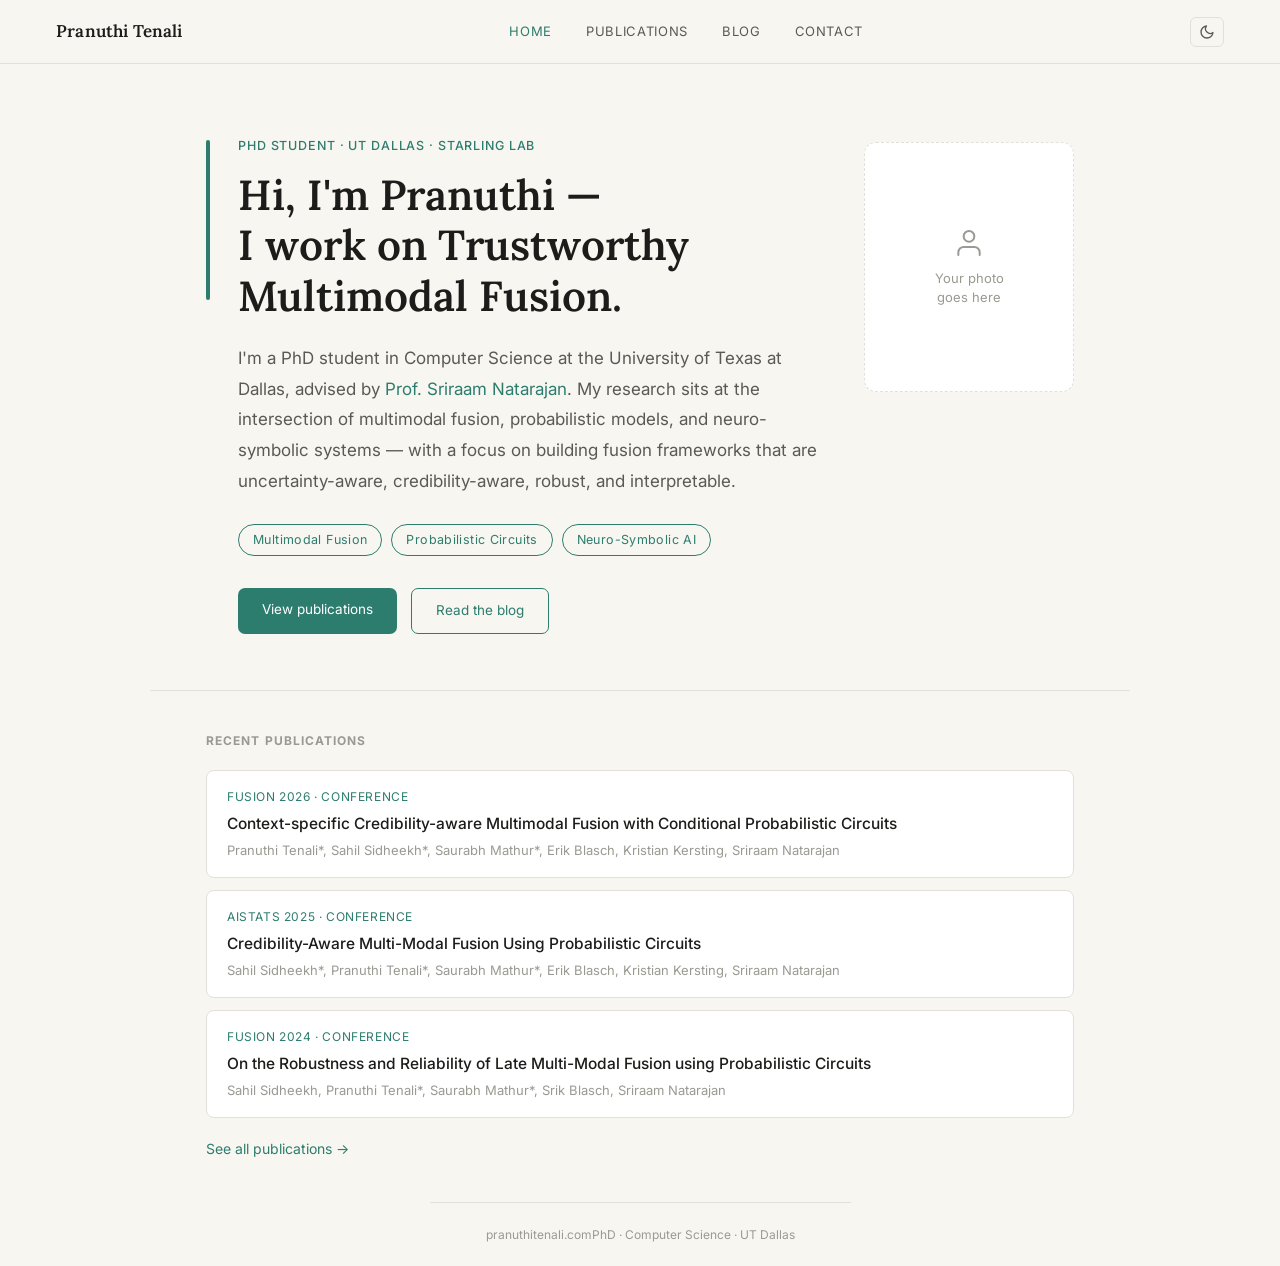
==== index.html @ ff89d173 "Pushing local code" ====
<!DOCTYPE html>
<html lang="en">
<head>
  <meta charset="UTF-8" />
  <meta name="viewport" content="width=device-width, initial-scale=1.0" />
  <title>Pranuthi Tenali</title>
  <link rel="stylesheet" href="css/style.css" />
  <link rel="stylesheet" href="css/animations.css" />
  <link rel="preconnect" href="https://fonts.googleapis.com" />
  <link rel="preconnect" href="https://fonts.gstatic.com" crossorigin />
  <link href="https://fonts.googleapis.com/css2?family=Lora:wght@400;600&family=Inter:wght@400;500&display=swap" rel="stylesheet" />
</head>
<body>

  <header class="nav">
    <a href="index.html" class="nav-logo">Pranuthi Tenali</a>
    <nav class="nav-links" aria-label="Main navigation">
      <a href="index.html" class="nav-link active">Home</a>
      <a href="publications.html" class="nav-link">Publications</a>
      <a href="blog.html" class="nav-link">Blog</a>
      <a href="contact.html" class="nav-link">Contact</a>
    </nav>
    <button class="theme-toggle" id="theme-toggle" aria-label="Toggle dark mode">
      <svg xmlns="http://www.w3.org/2000/svg" width="16" height="16" viewBox="0 0 24 24" fill="none" stroke="currentColor" stroke-width="2" stroke-linecap="round" stroke-linejoin="round" aria-hidden="true"><path d="M21 12.79A9 9 0 1 1 11.21 3 7 7 0 0 0 21 12.79z"/></svg>
    </button>
  </header>

  <main>
    <section class="hero">
      <div class="hero-rule" aria-hidden="true"></div>
      <div class="hero-text">
        <p class="role-tag">PhD Student · UT Dallas · StARLinG Lab</p>
        <h1 class="hero-name">Hi, I'm Pranuthi —<br>I work on Trustworthy Multimodal Fusion.</h1>
        <p class="hero-bio">
          I'm a PhD student in Computer Science at the University of Texas at Dallas, advised by
          <a href="https://personal.utdallas.edu/~sriraam.natarajan/" target="_blank" rel="noopener" class="text-link">Prof. Sriraam Natarajan</a>.
          My research sits at the intersection of multimodal fusion, probabilistic models, and neuro-symbolic systems —
          with a focus on building fusion frameworks that are uncertainty-aware, credibility-aware, robust, and interpretable.
        </p>
        <ul class="hero-tags" aria-label="Research areas">
          <li class="tag">Multimodal Fusion</li>
          <li class="tag">Probabilistic Circuits</li>
          <li class="tag">Neuro-Symbolic AI</li>
        </ul>
        <div class="cta-row">
          <a href="publications.html" class="btn btn-fill">View publications</a>
          <a href="blog.html" class="btn btn-out">Read the blog</a>
        </div>
      </div>
      <div class="headshot-wrap">
        <img
          src="assets/images/headshot.jpg"
          alt="Pranuthi Tenali"
          class="headshot"
          onerror="this.style.display='none'; this.nextElementSibling.style.display='flex';"
        />
        <div class="headshot-placeholder" aria-hidden="true">
          <svg xmlns="http://www.w3.org/2000/svg" width="32" height="32" viewBox="0 0 24 24" fill="none" stroke="currentColor" stroke-width="1.5" stroke-linecap="round" stroke-linejoin="round"><path d="M20 21v-2a4 4 0 0 0-4-4H8a4 4 0 0 0-4 4v2"/><circle cx="12" cy="7" r="4"/></svg>
          <span>Your photo<br>goes here</span>
        </div>
      </div>
    </section>

    <section class="section">
      <h2 class="sec-label">Recent publications</h2>
      <ul class="pub-list">
        <li class="pub">
          <p class="pub-venue">FUSION 2026 · Conference</p>
          <p class="pub-title">Context-specific Credibility-aware Multimodal Fusion with Conditional Probabilistic Circuits</p>
          <p class="pub-meta">Pranuthi Tenali*, Sahil Sidheekh*, Saurabh Mathur*, Erik Blasch, Kristian Kersting, Sriraam Natarajan</p>
        </li>
        <li class="pub">
          <p class="pub-venue">AISTATS 2025 · Conference</p>
          <p class="pub-title">Credibility-Aware Multi-Modal Fusion Using Probabilistic Circuits</p>
          <p class="pub-meta">Sahil Sidheekh*, Pranuthi Tenali*, Saurabh Mathur*, Erik Blasch, Kristian Kersting, Sriraam Natarajan</p>
        </li>
        <li class="pub">
          <p class="pub-venue">FUSION 2024 · Conference</p>
          <p class="pub-title">On the Robustness and Reliability of Late Multi-Modal Fusion using Probabilistic Circuits</p>
          <p class="pub-meta">Sahil Sidheekh, Pranuthi Tenali*, Saurabh Mathur*, Srik Blasch, Sriraam Natarajan</p>
        </li>
      </ul>
      <a href="publications.html" class="see-all-link">See all publications →</a>
    </section>
  </main>

  <footer class="footer">
    <span class="footer-text">pranuthitenali.com</span>
    <span class="footer-text">PhD · Computer Science · UT Dallas</span>
  </footer>

  <script src="js/main.js"></script>
</body>
</html>
---- css/style.css ----
/* ============================================================
   DESIGN TOKENS
   ============================================================ */
:root {
  --bg:        #F8F6F1;
  --surface:   #FFFFFF;
  --text:      #1C1C1A;
  --secondary: #5A5A55;
  --muted:     #9A9A92;
  --accent:    #2D7D6F;
  --border:    #E2E0D8;

  --font-serif: 'Lora', Georgia, serif;
  --font-sans:  'Inter', system-ui, sans-serif;

  --nav-h: 64px;
  --max-w: 980px;
  --section-gap: 48px;
}

[data-theme="dark"] {
  --bg:        #1C1C1A;
  --surface:   #252522;
  --text:      #EDECE8;
  --secondary: #B0AFA8;
  --muted:     #6A6A62;
  --accent:    #3FA08F;
  --border:    #333330;
}

/* ============================================================
   RESET & BASE
   ============================================================ */
*, *::before, *::after { box-sizing: border-box; margin: 0; padding: 0; }

html { font-size: 17.5px; scroll-behavior: smooth; }

body {
  font-family: var(--font-sans);
  background: var(--bg);
  color: var(--text);
  line-height: 1.6;
  transition: background 0.25s, color 0.25s;
  min-height: 100vh;
  display: flex;
  flex-direction: column;
}

main { flex: 1; }

ul { list-style: none; }

a { color: inherit; text-decoration: none; }

img { display: block; max-width: 100%; }

/* ============================================================
   NAV
   ============================================================ */
.nav {
  position: sticky;
  top: 0;
  z-index: 100;
  height: var(--nav-h);
  display: flex;
  align-items: center;
  justify-content: space-between;
  padding: 0 56px;
  background: var(--bg);
  border-bottom: 0.5px solid var(--border);
  transition: background 0.25s, border-color 0.25s;
}

.nav-logo {
  font-family: var(--font-serif);
  font-size: 17px;
  font-weight: 600;
  color: var(--text);
  letter-spacing: 0.01em;
  flex-shrink: 0;
}

.nav-links {
  display: flex;
  gap: 34px;
}

.nav-link {
  font-size: 13px;
  color: var(--secondary);
  letter-spacing: 0.05em;
  text-transform: uppercase;
  transition: color 0.15s;
}

.nav-link:hover,
.nav-link.active {
  color: var(--accent);
}

.theme-toggle {
  background: none;
  border: 0.5px solid var(--border);
  border-radius: 6px;
  padding: 6px 8px;
  cursor: pointer;
  color: var(--secondary);
  display: flex;
  align-items: center;
  transition: color 0.15s, border-color 0.15s;
}

.theme-toggle:hover { color: var(--accent); border-color: var(--accent); }

/* ============================================================
   HERO (homepage)
   ============================================================ */
.hero {
  display: flex;
  align-items: flex-start;
  gap: 28px;
  max-width: var(--max-w);
  margin: 0 auto;
  padding: 72px 56px 56px;
}

.hero-rule {
  width: 4px;
  min-height: 160px;
  background: var(--accent);
  border-radius: 2px;
  flex-shrink: 0;
  margin-top: 4px;
}

.hero-text { flex: 1; }

.role-tag {
  font-size: 12.5px;
  color: var(--accent);
  letter-spacing: 0.07em;
  text-transform: uppercase;
  font-weight: 500;
  margin-bottom: 14px;
}

.hero-name {
  font-family: var(--font-serif);
  font-size: 42px;
  font-weight: 600;
  color: var(--text);
  line-height: 1.2;
  margin-bottom: 22px;
}

.hero-bio {
  font-size: 17px;
  color: var(--secondary);
  line-height: 1.8;
  margin-bottom: 28px;
  max-width: 600px;
}

.hero-tags {
  display: flex;
  flex-wrap: wrap;
  gap: 9px;
  margin-bottom: 32px;
}

.tag {
  font-size: 12.5px;
  padding: 5px 14px;
  border-radius: 20px;
  border: 0.5px solid var(--accent);
  color: var(--accent);
  background: transparent;
  letter-spacing: 0.03em;
}

.cta-row { display: flex; gap: 14px; flex-wrap: wrap; }

.btn {
  font-size: 13.5px;
  font-family: var(--font-sans);
  padding: 11px 24px;
  border-radius: 7px;
  cursor: pointer;
  transition: opacity 0.15s, background 0.15s;
  display: inline-block;
}

.btn-fill {
  background: var(--accent);
  color: #fff;
  border: none;
}

.btn-fill:hover { opacity: 0.88; }

.btn-out {
  background: transparent;
  border: 0.5px solid var(--accent);
  color: var(--accent);
}

.btn-out:hover { background: var(--surface); }

/* ============================================================
   HEADSHOT
   ============================================================ */
.headshot-wrap {
  flex-shrink: 0;
  width: 210px;
  margin-top: 6px;
}

.headshot {
  width: 210px;
  height: 250px;
  object-fit: cover;
  border-radius: 12px;
  border: 0.5px solid var(--border);
}

.headshot-placeholder {
  width: 210px;
  height: 250px;
  border-radius: 12px;
  border: 1.5px dashed var(--border);
  background: var(--surface);
  display: flex;
  flex-direction: column;
  align-items: center;
  justify-content: center;
  gap: 10px;
  color: var(--muted);
  font-size: 13px;
  text-align: center;
  line-height: 1.5;
  /* shown via JS onerror; hidden by default when img loads */
  display: none;
}

/* Show placeholder immediately if image fails to load.
   JS sets display:none on the img and display:flex on this. */

/* ============================================================
   SECTIONS
   ============================================================ */
.section {
  max-width: var(--max-w);
  margin: 0 auto;
  padding: 40px 56px;
  border-top: 0.5px solid var(--border);
}

.sec-label {
  font-size: 12px;
  color: var(--muted);
  letter-spacing: 0.09em;
  text-transform: uppercase;
  margin-bottom: 20px;
}

/* ============================================================
   PUB LIST
   ============================================================ */
.pub-list {
  display: flex;
  flex-direction: column;
  gap: 12px;
}

.pub {
  background: var(--surface);
  border: 0.5px solid var(--border);
  border-radius: 8px;
  padding: 16px 20px;
  transition: border-color 0.15s;
}

.pub:hover { border-color: var(--accent); }

.pub-venue {
  font-size: 12px;
  color: var(--accent);
  letter-spacing: 0.05em;
  text-transform: uppercase;
  margin-bottom: 6px;
}

.pub-title {
  font-size: 15.5px;
  color: var(--text);
  font-weight: 500;
  line-height: 1.5;
  margin-bottom: 6px;
}

.pub-meta {
  font-size: 13px;
  color: var(--muted);
  line-height: 1.5;
}

.pub-link {
  display: inline-block;
  font-size: 12px;
  color: var(--accent);
  margin-top: 8px;
  border-bottom: 0.5px solid var(--accent);
}

.see-all-link {
  display: inline-block;
  margin-top: 20px;
  font-size: 14px;
  color: var(--accent);
  border-bottom: 0.5px solid transparent;
  transition: border-color 0.15s;
}

.see-all-link:hover { border-color: var(--accent); }

/* ============================================================
   PAGE HEADER (inner pages)
   ============================================================ */
.page-main {
  max-width: var(--max-w);
  margin: 0 auto;
}

.page-header {
  display: flex;
  align-items: flex-start;
  gap: 28px;
  padding: 64px 56px 40px;
}

.page-title {
  font-family: var(--font-serif);
  font-size: 36px;
  font-weight: 600;
  color: var(--text);
  margin-bottom: 10px;
}

.page-subtitle {
  font-size: 15.5px;
  color: var(--secondary);
  line-height: 1.7;
}

.page-main .section {
  max-width: 100%;
  margin: 0;
  padding-left: 56px;
  padding-right: 56px;
}

/* ============================================================
   BLOG
   ============================================================ */
.blog-list {
  display: flex;
  flex-direction: column;
  gap: 12px;
}

.blog-card {
  background: var(--surface);
  border: 0.5px solid var(--border);
  border-radius: 8px;
  transition: border-color 0.15s;
}

.blog-card:hover { border-color: var(--accent); }

.blog-card-link {
  display: block;
  padding: 16px 20px;
}

.blog-card-title {
  font-size: 16.5px;
  color: var(--text);
  font-weight: 500;
  line-height: 1.4;
  margin-bottom: 6px;
}

.blog-empty {
  padding: 40px 0;
  color: var(--muted);
}

.blog-empty-title {
  font-size: 16px;
  font-weight: 500;
  margin-bottom: 9px;
  color: var(--secondary);
}

.blog-empty-body {
  font-size: 14px;
  line-height: 1.7;
}

.blog-empty-body code {
  font-size: 13px;
  background: var(--surface);
  border: 0.5px solid var(--border);
  border-radius: 4px;
  padding: 1px 6px;
  color: var(--accent);
}

/* ============================================================
   CONTACT
   ============================================================ */
.cv-card {
  background: var(--surface);
  border: 0.5px solid var(--border);
  border-radius: 8px;
  padding: 18px 20px;
  display: flex;
  align-items: center;
  justify-content: space-between;
  gap: 16px;
}

.contact-list {
  display: flex;
  flex-direction: column;
  gap: 12px;
}

.contact-item {
  background: var(--surface);
  border: 0.5px solid var(--border);
  border-radius: 8px;
  padding: 16px 20px;
  display: flex;
  align-items: center;
  gap: 16px;
  transition: border-color 0.15s;
}

.contact-item:hover { border-color: var(--accent); }

.contact-icon { color: var(--accent); flex-shrink: 0; }

.contact-label {
  font-size: 13px;
  color: var(--muted);
  margin-bottom: 3px;
}

.contact-value {
  font-size: 15.5px;
  color: var(--text);
  font-weight: 500;
}

/* ============================================================
   LINKS
   ============================================================ */
.text-link {
  color: var(--accent);
  border-bottom: 0.5px solid transparent;
  transition: border-color 0.15s;
}

.text-link:hover { border-color: var(--accent); }

/* ============================================================
   FOOTER
   ============================================================ */
.footer {
  max-width: var(--max-w);
  margin: 0 auto;
  padding: 22px 56px;
  border-top: 0.5px solid var(--border);
  display: flex;
  justify-content: space-between;
  align-items: center;
}

.footer-text {
  font-size: 12px;
  color: var(--muted);
}

/* ============================================================
   RESPONSIVE
   ============================================================ */
@media (max-width: 640px) {
  .nav { padding: 0 20px; }
  .nav-links { gap: 18px; }
  .nav-link { font-size: 11px; }

  .hero {
    flex-direction: column-reverse;
    padding: 40px 20px 32px;
    gap: 28px;
  }

  .hero-rule { display: none; }

  .headshot-wrap { width: 100%; }
  .headshot, .headshot-placeholder { width: 100%; height: 260px; }

  .hero-name { font-size: 28px; }

  .section { padding: 28px 20px; }

  .page-header { padding: 40px 20px 28px; flex-direction: column; gap: 12px; }
  .page-main .section { padding-left: 20px; padding-right: 20px; }

  .footer { padding: 16px 20px; flex-direction: column; gap: 6px; text-align: center; }

  .cv-card { flex-direction: column; align-items: flex-start; }
}
---- css/animations.css ----
/* ============================================================
   ANIMATIONS
   Respects prefers-reduced-motion throughout.
   ============================================================ */

/* Fade-up on page load */
@keyframes fadeUp {
  from { opacity: 0; transform: translateY(12px); }
  to   { opacity: 1; transform: translateY(0); }
}

.hero,
.page-header {
  animation: fadeUp 0.45s ease both;
}

.section {
  animation: fadeUp 0.45s ease both;
  animation-delay: 0.1s;
}

/* Stagger pub/blog cards */
.pub:nth-child(1) { animation: fadeUp 0.4s ease both; animation-delay: 0.12s; }
.pub:nth-child(2) { animation: fadeUp 0.4s ease both; animation-delay: 0.18s; }
.pub:nth-child(3) { animation: fadeUp 0.4s ease both; animation-delay: 0.24s; }
.pub:nth-child(4) { animation: fadeUp 0.4s ease both; animation-delay: 0.30s; }
.pub:nth-child(5) { animation: fadeUp 0.4s ease both; animation-delay: 0.36s; }

.contact-item:nth-child(1) { animation: fadeUp 0.4s ease both; animation-delay: 0.12s; }
.contact-item:nth-child(2) { animation: fadeUp 0.4s ease both; animation-delay: 0.18s; }
.contact-item:nth-child(3) { animation: fadeUp 0.4s ease both; animation-delay: 0.24s; }
.contact-item:nth-child(4) { animation: fadeUp 0.4s ease both; animation-delay: 0.30s; }

/* Teal rule grows in on load */
@keyframes ruleGrow {
  from { transform: scaleY(0); transform-origin: top; }
  to   { transform: scaleY(1); transform-origin: top; }
}

.hero-rule {
  animation: ruleGrow 0.5s ease both;
  animation-delay: 0.05s;
}

/* Respect reduced motion */
@media (prefers-reduced-motion: reduce) {
  *, *::before, *::after {
    animation-duration: 0.01ms !important;
    animation-delay: 0.01ms !important;
    transition-duration: 0.01ms !important;
  }
}
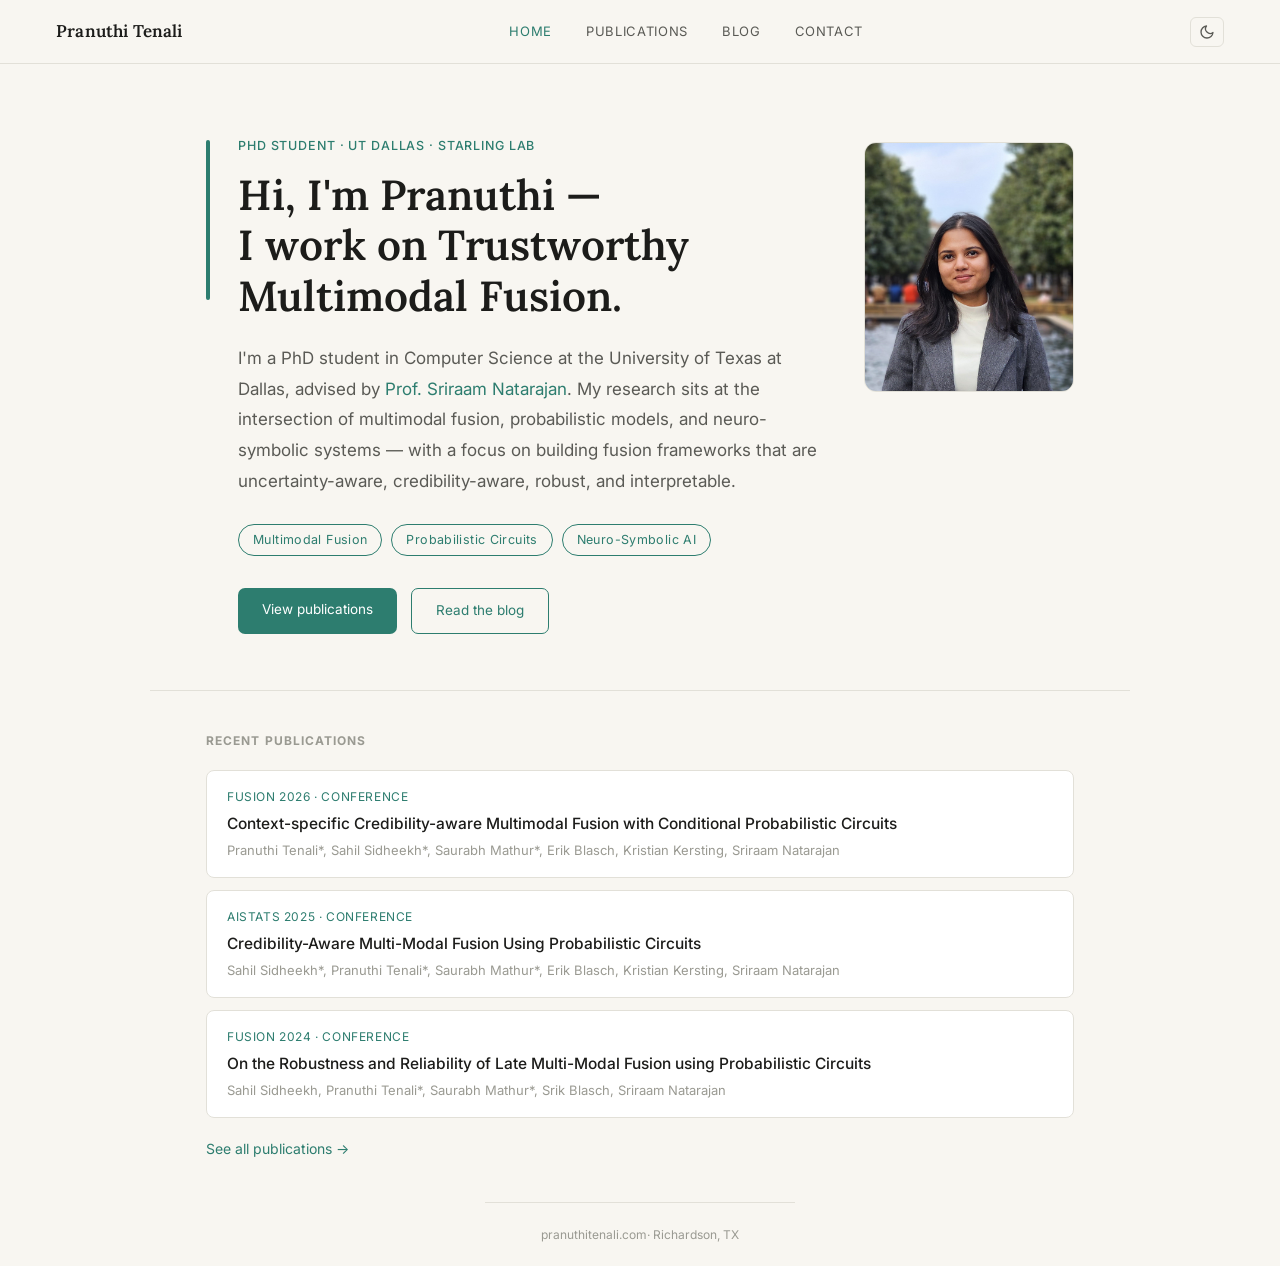
==== commit b1fe61e9: "Updating footers" ====
--- a/index.html
+++ b/index.html
@@ -86,7 +86,7 @@
 
   <footer class="footer">
     <span class="footer-text">pranuthitenali.com</span>
-    <span class="footer-text">PhD · Computer Science · UT Dallas</span>
+    <span class="footer-text">· Richardson, TX </span>
   </footer>
 
   <script src="js/main.js"></script>
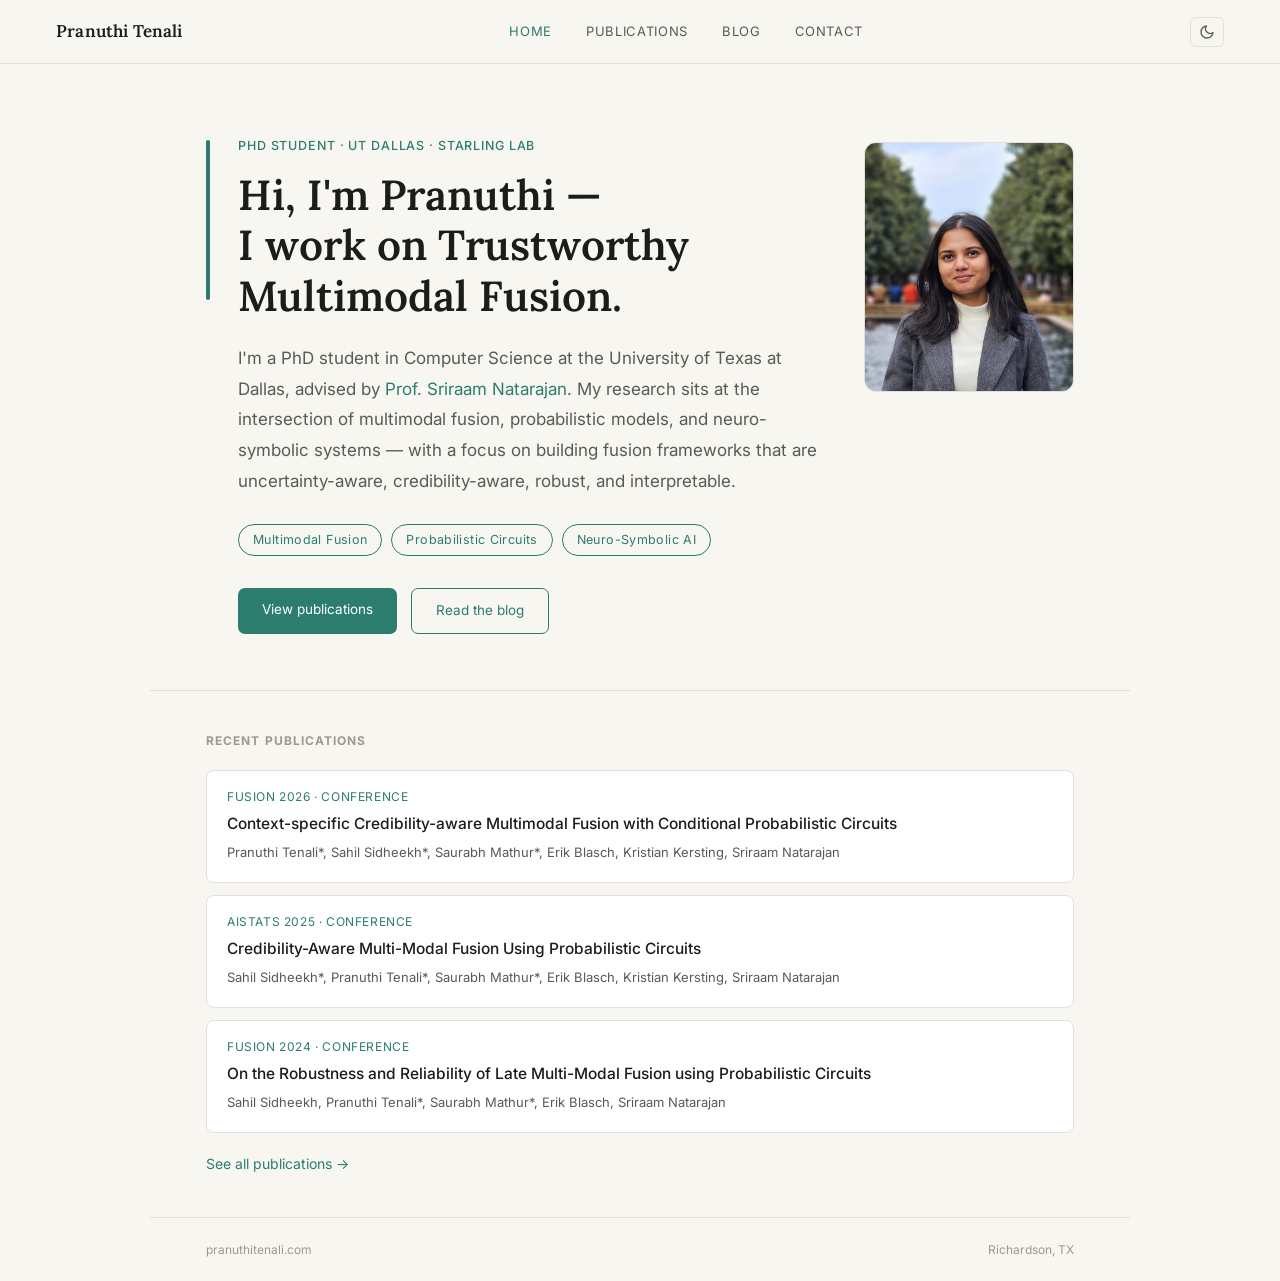
==== commit cdf12dc8: "Updating publications layout" ====
--- a/index.html
+++ b/index.html
@@ -67,17 +67,17 @@
         <li class="pub">
           <p class="pub-venue">FUSION 2026 · Conference</p>
           <p class="pub-title">Context-specific Credibility-aware Multimodal Fusion with Conditional Probabilistic Circuits</p>
-          <p class="pub-meta">Pranuthi Tenali*, Sahil Sidheekh*, Saurabh Mathur*, Erik Blasch, Kristian Kersting, Sriraam Natarajan</p>
+          <p class="pub-authors">Pranuthi Tenali*, Sahil Sidheekh*, Saurabh Mathur*, Erik Blasch, Kristian Kersting, Sriraam Natarajan</p>
         </li>
         <li class="pub">
           <p class="pub-venue">AISTATS 2025 · Conference</p>
           <p class="pub-title">Credibility-Aware Multi-Modal Fusion Using Probabilistic Circuits</p>
-          <p class="pub-meta">Sahil Sidheekh*, Pranuthi Tenali*, Saurabh Mathur*, Erik Blasch, Kristian Kersting, Sriraam Natarajan</p>
+          <p class="pub-authors">Sahil Sidheekh*, Pranuthi Tenali*, Saurabh Mathur*, Erik Blasch, Kristian Kersting, Sriraam Natarajan</p>
         </li>
         <li class="pub">
           <p class="pub-venue">FUSION 2024 · Conference</p>
           <p class="pub-title">On the Robustness and Reliability of Late Multi-Modal Fusion using Probabilistic Circuits</p>
-          <p class="pub-meta">Sahil Sidheekh, Pranuthi Tenali*, Saurabh Mathur*, Srik Blasch, Sriraam Natarajan</p>
+          <p class="pub-authors">Sahil Sidheekh, Pranuthi Tenali*, Saurabh Mathur*, Erik Blasch, Sriraam Natarajan</p>
         </li>
       </ul>
       <a href="publications.html" class="see-all-link">See all publications →</a>
@@ -86,9 +86,9 @@
 
   <footer class="footer">
     <span class="footer-text">pranuthitenali.com</span>
-    <span class="footer-text">· Richardson, TX </span>
+    <span class="footer-text">Richardson, TX</span>
   </footer>
 
   <script src="js/main.js"></script>
 </body>
-</html>
+</html>
--- a/css/style.css
+++ b/css/style.css
@@ -295,7 +295,21 @@
   color: var(--text);
   font-weight: 500;
   line-height: 1.5;
-  margin-bottom: 6px;
+  margin-bottom: 8px;
+}
+
+.pub-authors {
+  font-size: 13px;
+  color: var(--secondary);
+  line-height: 1.5;
+  margin-bottom: 3px;
+}
+
+.pub-venue-full {
+  font-size: 12.5px;
+  color: var(--accent);
+  font-style: italic;
+  line-height: 1.5;
 }
 
 .pub-meta {
@@ -478,6 +492,7 @@
    FOOTER
    ============================================================ */
 .footer {
+  width: 100%;
   max-width: var(--max-w);
   margin: 0 auto;
   padding: 22px 56px;
@@ -485,6 +500,7 @@
   display: flex;
   justify-content: space-between;
   align-items: center;
+  box-sizing: border-box;
 }
 
 .footer-text {
@@ -521,4 +537,4 @@
   .footer { padding: 16px 20px; flex-direction: column; gap: 6px; text-align: center; }
 
   .cv-card { flex-direction: column; align-items: flex-start; }
-}
+}
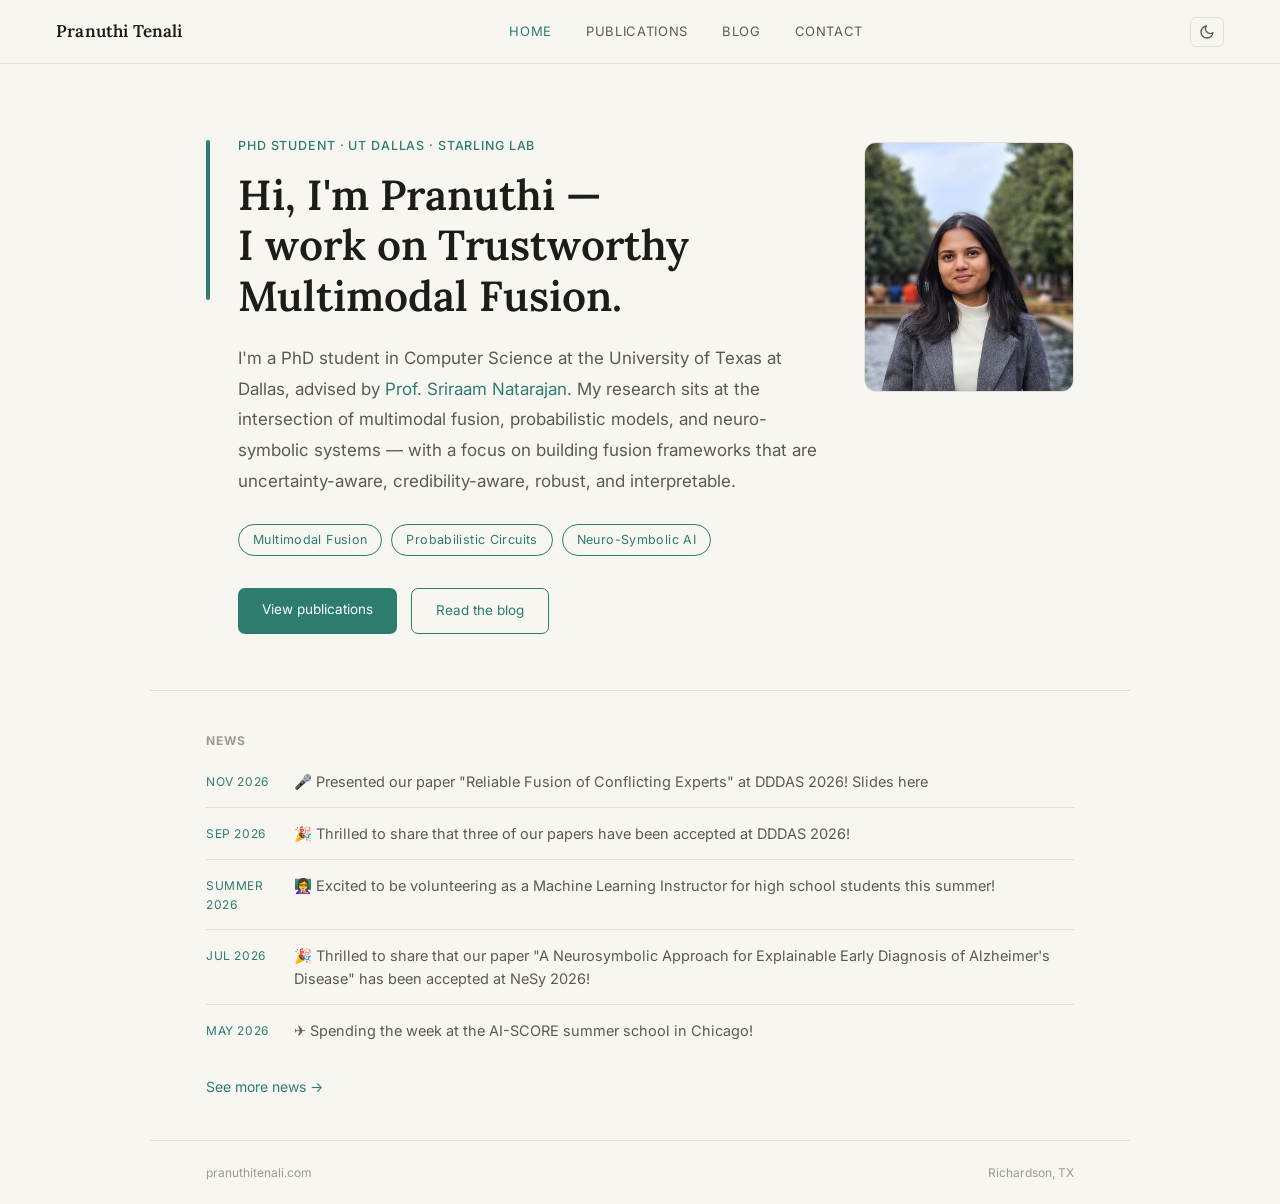
==== commit c754f17b: "Updating the pubs" ====
--- a/index.html
+++ b/index.html
@@ -62,25 +62,30 @@
     </section>
 
     <section class="section">
-      <h2 class="sec-label">Recent publications</h2>
-      <ul class="pub-list">
-        <li class="pub">
-          <p class="pub-venue">FUSION 2026 · Conference</p>
-          <p class="pub-title">Context-specific Credibility-aware Multimodal Fusion with Conditional Probabilistic Circuits</p>
-          <p class="pub-authors">Pranuthi Tenali*, Sahil Sidheekh*, Saurabh Mathur*, Erik Blasch, Kristian Kersting, Sriraam Natarajan</p>
+      <h2 class="sec-label">News</h2>
+      <ul class="news-list">
+        <li class="news-item">
+          <p class="news-date">Nov 2026</p>
+          <p class="news-text">🎤 Presented our paper "Reliable Fusion of Conflicting Experts" at DDDAS 2026! Slides <a href="assets/pdfs/DDDAS.pdf" target="_blank" rel="noopener">here</a></p>
         </li>
-        <li class="pub">
-          <p class="pub-venue">AISTATS 2025 · Conference</p>
-          <p class="pub-title">Credibility-Aware Multi-Modal Fusion Using Probabilistic Circuits</p>
-          <p class="pub-authors">Sahil Sidheekh*, Pranuthi Tenali*, Saurabh Mathur*, Erik Blasch, Kristian Kersting, Sriraam Natarajan</p>
+        <li class="news-item">
+          <p class="news-date">Sep 2026</p>
+          <p class="news-text">🎉 Thrilled to share that three of our papers have been accepted at DDDAS 2026!</p>
         </li>
-        <li class="pub">
-          <p class="pub-venue">FUSION 2024 · Conference</p>
-          <p class="pub-title">On the Robustness and Reliability of Late Multi-Modal Fusion using Probabilistic Circuits</p>
-          <p class="pub-authors">Sahil Sidheekh, Pranuthi Tenali*, Saurabh Mathur*, Erik Blasch, Sriraam Natarajan</p>
+        <li class="news-item">
+          <p class="news-date">Summer 2026</p>
+          <p class="news-text">👩‍🏫 Excited to be volunteering as a Machine Learning Instructor for high school students this summer!</p>
+        </li>
+        <li class="news-item">
+          <p class="news-date">Jul 2026</p>
+          <p class="news-text">🎉 Thrilled to share that our paper "A Neurosymbolic Approach for Explainable Early Diagnosis of Alzheimer's Disease" has been accepted at NeSy 2026!</p>
+        </li>
+        <li class="news-item">
+          <p class="news-date">May 2026</p>
+          <p class="news-text">✈️ Spending the week at the AI-SCORE summer school in Chicago!</p>
         </li>
       </ul>
-      <a href="publications.html" class="see-all-link">See all publications →</a>
+      <a href="news.html" class="see-all-link">See more news →</a>
     </section>
   </main>
 
--- a/css/style.css
+++ b/css/style.css
@@ -305,6 +305,11 @@
   margin-bottom: 3px;
 }
 
+.pub-author-self {
+  color: var(--text);
+  font-weight: 600;
+}
+
 .pub-venue-full {
   font-size: 12.5px;
   color: var(--accent);
@@ -318,12 +323,49 @@
   line-height: 1.5;
 }
 
-.pub-link {
-  display: inline-block;
+.pub-title-row {
+  display: flex;
+  align-items: flex-start;
+  justify-content: space-between;
+  gap: 16px;
+  margin-bottom: 8px;
+}
+
+.pub-title-row .pub-title {
+  margin-bottom: 0;
+}
+
+.pub-actions {
+  display: flex;
+  align-items: center;
+  gap: 8px;
+  flex-shrink: 0;
+}
+
+.pub-venue-tag {
+  font-size: 11.5px;
+  padding: 5px 14px;
+  border-radius: 20px;
+  border: 0.5px solid var(--accent);
+  color: var(--accent);
+  background: transparent;
+  letter-spacing: 0.03em;
+  white-space: nowrap;
+}
+
+.pub-pdf-btn {
   font-size: 12px;
-  color: var(--accent);
-  margin-top: 8px;
-  border-bottom: 0.5px solid var(--accent);
+  padding: 5px 14px;
+  border-radius: 6px;
+  border: 0.5px solid var(--accent);
+  color: var(--accent);
+  white-space: nowrap;
+  transition: background 0.15s, color 0.15s;
+}
+
+.pub-pdf-btn:hover {
+  background: var(--accent);
+  color: #fff;
 }
 
 .see-all-link {
@@ -336,6 +378,39 @@
 }
 
 .see-all-link:hover { border-color: var(--accent); }
+
+/* ============================================================
+   NEWS
+   ============================================================ */
+.news-list {
+  display: flex;
+  flex-direction: column;
+}
+
+.news-item {
+  display: flex;
+  gap: 20px;
+  padding: 14px 0;
+  border-top: 0.5px solid var(--border);
+}
+
+.news-item:first-child { border-top: none; padding-top: 0; }
+
+.news-date {
+  flex-shrink: 0;
+  width: 68px;
+  font-size: 12px;
+  color: var(--accent);
+  letter-spacing: 0.05em;
+  text-transform: uppercase;
+  padding-top: 2px;
+}
+
+.news-text {
+  font-size: 14.5px;
+  color: var(--secondary);
+  line-height: 1.6;
+}
 
 /* ============================================================
    PAGE HEADER (inner pages)
@@ -428,6 +503,94 @@
   border-radius: 4px;
   padding: 1px 6px;
   color: var(--accent);
+}
+
+/* ============================================================
+   BLOG POST
+   ============================================================ */
+.post-meta {
+  font-size: 13.5px;
+  color: var(--muted);
+  line-height: 1.6;
+  margin: 14px 0 24px;
+}
+
+.post-resources {
+  display: flex;
+  gap: 12px;
+  flex-wrap: wrap;
+}
+
+.post-body {
+  font-size: 15.5px;
+  color: var(--secondary);
+  line-height: 1.8;
+}
+
+.post-body h2 {
+  font-family: var(--font-serif);
+  font-size: 22px;
+  font-weight: 600;
+  color: var(--text);
+  margin: 36px 0 14px;
+}
+
+.post-body h2:first-child { margin-top: 0; }
+
+.post-body h3 {
+  font-family: var(--font-sans);
+  font-size: 16px;
+  font-weight: 600;
+  color: var(--text);
+  margin: 24px 0 10px;
+}
+
+.post-body p { margin-bottom: 16px; }
+
+.post-body ul, .post-body ol {
+  padding-left: 20px;
+  margin-bottom: 16px;
+}
+
+.post-body ul { list-style: disc; }
+.post-body ol { list-style: decimal; }
+.post-body li { margin-bottom: 8px; }
+
+.post-body strong { color: var(--text); font-weight: 600; }
+
+.post-formula {
+  background: var(--surface);
+  border: 0.5px solid var(--border);
+  border-radius: 8px;
+  padding: 16px 20px;
+  font-family: 'Courier New', monospace;
+  font-size: 13.5px;
+  color: var(--accent);
+  margin: 4px 0 20px;
+  overflow-x: auto;
+}
+
+.post-body pre {
+  background: var(--surface);
+  border: 0.5px solid var(--border);
+  border-radius: 8px;
+  padding: 16px 20px;
+  overflow-x: auto;
+  margin-bottom: 16px;
+}
+
+.post-body pre code {
+  font-family: 'Courier New', monospace;
+  font-size: 12.5px;
+  color: var(--text);
+  line-height: 1.6;
+}
+
+.post-footnote {
+  font-size: 13px;
+  color: var(--muted);
+  line-height: 1.7;
+  margin-top: 8px;
 }
 
 /* ============================================================
@@ -537,4 +700,8 @@
   .footer { padding: 16px 20px; flex-direction: column; gap: 6px; text-align: center; }
 
   .cv-card { flex-direction: column; align-items: flex-start; }
+
+  .news-item { flex-direction: column; gap: 4px; }
+
+  .pub-title-row { flex-direction: column; align-items: flex-start; gap: 10px; }
 }
--- a/css/animations.css
+++ b/css/animations.css
@@ -31,6 +31,12 @@
 .contact-item:nth-child(3) { animation: fadeUp 0.4s ease both; animation-delay: 0.24s; }
 .contact-item:nth-child(4) { animation: fadeUp 0.4s ease both; animation-delay: 0.30s; }
 
+.news-item:nth-child(1) { animation: fadeUp 0.4s ease both; animation-delay: 0.12s; }
+.news-item:nth-child(2) { animation: fadeUp 0.4s ease both; animation-delay: 0.18s; }
+.news-item:nth-child(3) { animation: fadeUp 0.4s ease both; animation-delay: 0.24s; }
+.news-item:nth-child(4) { animation: fadeUp 0.4s ease both; animation-delay: 0.30s; }
+.news-item:nth-child(5) { animation: fadeUp 0.4s ease both; animation-delay: 0.36s; }
+
 /* Teal rule grows in on load */
 @keyframes ruleGrow {
   from { transform: scaleY(0); transform-origin: top; }
